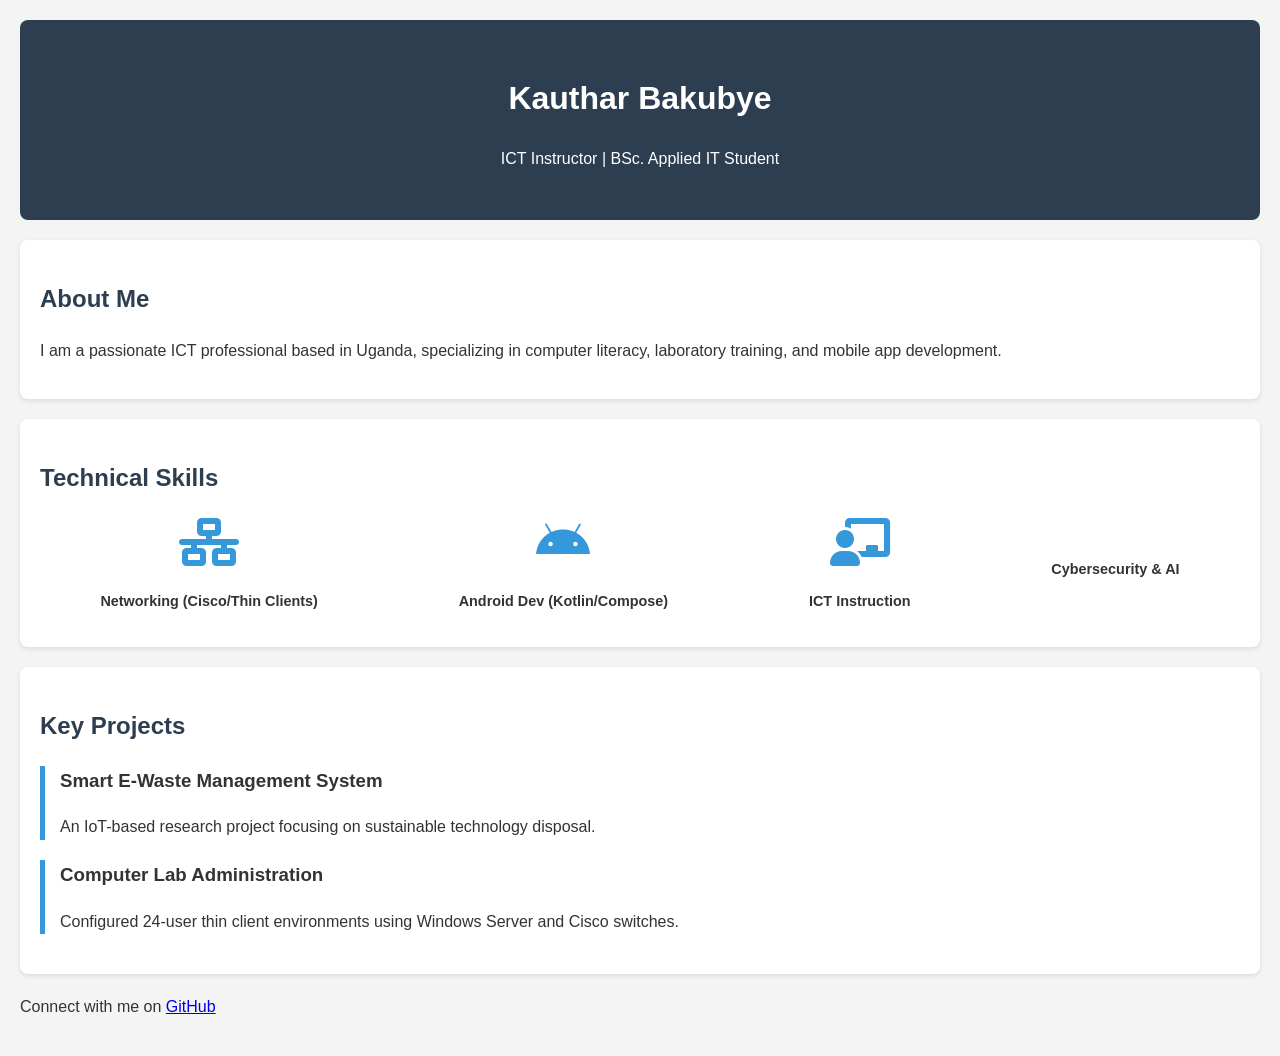
==== index.html @ 7b7d16ab "Added skills section with icons" ====
<!DOCTYPE html>
<html lang="en">
<head>
    <meta charset="UTF-8">
    <meta name="viewport" content="width=device-width, initial-scale=1.0">
    <title>Kauthar | IT Professional Portfolio</title>
    <link rel="stylesheet" href="style.css">
</head>
<body>
    <header>
        <h1>Kauthar Bakubye</h1>
        <p>ICT Instructor | BSc. Applied IT Student</p>
    </header>

    <section id="about">
        <h2>About Me</h2>
        <p>I am a passionate ICT professional based in Uganda, specializing in computer literacy, laboratory training, and mobile app development.</p>
    </section>
    <link rel="stylesheet" href="https://cdnjs.cloudflare.com/ajax/libs/font-awesome/6.0.0/css/all.min.css">

<section id="skills">
    <h2>Technical Skills</h2>
    <div class="skills-grid">
        <div class="skill-item">
            <i class="fa-solid fa-network-wired"></i>
            <p>Networking (Cisco/Thin Clients)</p>
        </div>
        <div class="skill-item">
            <i class="fa-brands fa-android"></i>
            <p>Android Dev (Kotlin/Compose)</p>
        </div>
        <div class="skill-item">
            <i class="fa-solid fa-chalkboard-user"></i>
            <p>ICT Instruction</p>
        </div>
        <div class="skill-item">
            <i class="fa-solid fa-shield-halved"></i>
            <p>Cybersecurity & AI</p>
        </div>
    </div>
</section>
    <section id="projects">
        <h2>Key Projects</h2>
        <div class="project-card">
            <h3>Smart E-Waste Management System</h3>
            <p>An IoT-based research project focusing on sustainable technology disposal.</p>
        </div>
        <div class="project-card">
            <h3>Computer Lab Administration</h3>
            <p>Configured 24-user thin client environments using Windows Server and Cisco switches.</p>
        </div>
    </section>

    <footer>
        <p>Connect with me on <a href="https://github.com/Bakubye">GitHub</a></p>
    </footer>
</body>
</html>
---- style.css ----
body {
    font-family: 'Segoe UI', Tahoma, Geneva, Verdana, sans-serif;
    line-height: 1.6;
    margin: 0;
    padding: 20px;
    background-color: #f4f4f4;
    color: #333;
}

header {
    background: #2c3e50;
    color: white;
    padding: 2rem;
    text-align: center;
    border-radius: 8px;
}

section {
    background: white;
    margin: 20px 0;
    padding: 20px;
    border-radius: 8px;
    box-shadow: 0 2px 5px rgba(0,0,0,0.1);
}

.project-card {
    border-left: 5px solid #3498db;
    padding-left: 15px;
    margin-bottom: 20px;
}

h2 { color: #2c3e50; }
.skills-grid {
    display: flex;
    justify-content: space-around;
    flex-wrap: wrap;
    text-align: center;
    gap: 20px;
}

.skill-item i {
    font-size: 3rem;
    color: #3498db;
    margin-bottom: 10px;
}

.skill-item p {
    font-weight: bold;
    font-size: 0.9rem;
}
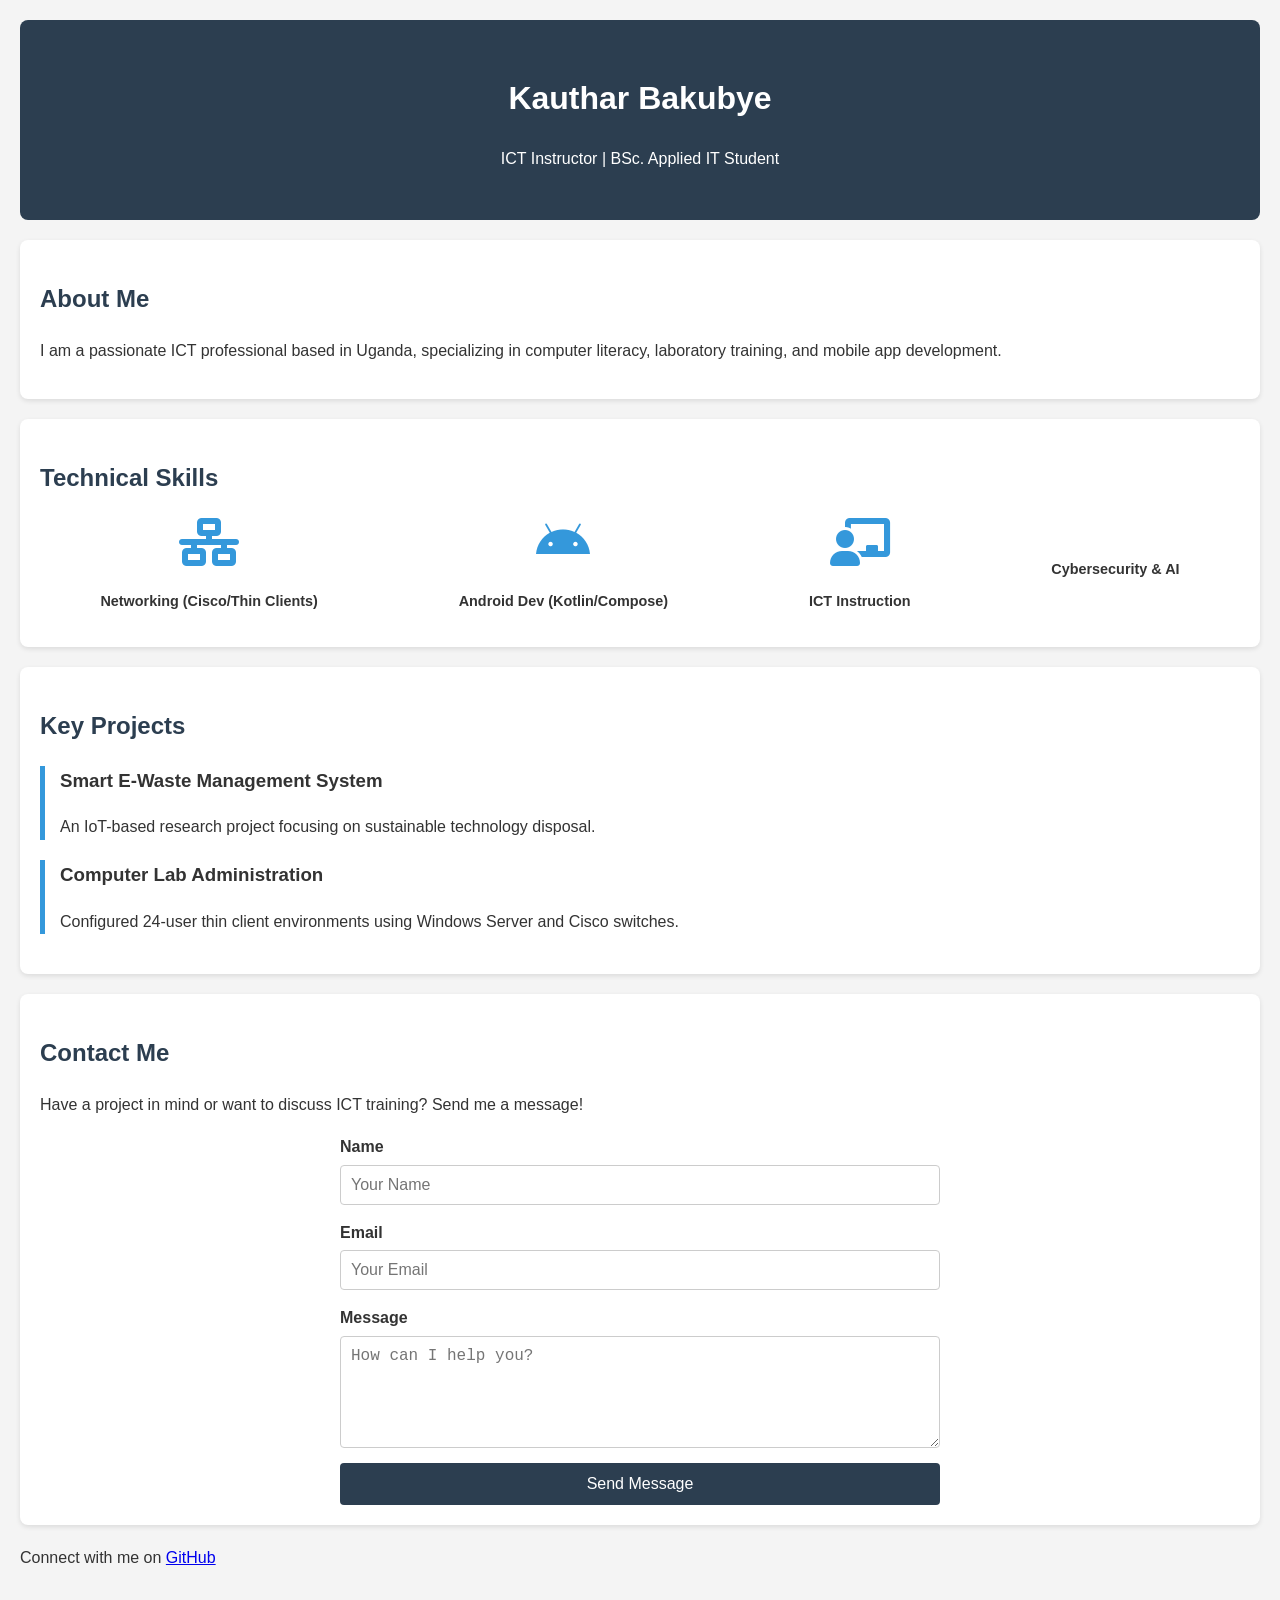
==== commit 1762d515: "Added contact form and connected to Formspree" ====
--- a/index.html
+++ b/index.html
@@ -51,6 +51,26 @@
         </div>
     </section>
 
+    <section id="contact">
+    <h2>Contact Me</h2>
+    <p>Have a project in mind or want to discuss ICT training? Send me a message!</p>
+    
+    <form action="https://formspree.io/f/myknrgvj" method="POST" class="contact-form">
+        <div class="form-group">
+            <label for="name">Name</label>
+            <input type="text" id="name" name="name" placeholder="Your Name" required>
+        </div>
+        <div class="form-group">
+            <label for="email">Email</label>
+            <input type="email" id="email" name="email" placeholder="Your Email" required>
+        </div>
+        <div class="form-group">
+            <label for="message">Message</label>
+            <textarea id="message" name="message" rows="5" placeholder="How can I help you?" required></textarea>
+        </div>
+        <button type="submit" class="btn-submit">Send Message</button>
+    </form>
+</section>
     <footer>
         <p>Connect with me on <a href="https://github.com/Bakubye">GitHub</a></p>
     </footer>
--- a/style.css
+++ b/style.css
@@ -47,4 +47,43 @@
 .skill-item p {
     font-weight: bold;
     font-size: 0.9rem;
+}
+.contact-form {
+    display: flex;
+    flex-direction: column;
+    max-width: 600px;
+    margin: 0 auto;
+}
+
+.form-group {
+    margin-bottom: 15px;
+    display: flex;
+    flex-direction: column;
+}
+
+.form-group label {
+    margin-bottom: 5px;
+    font-weight: bold;
+}
+
+input, textarea {
+    padding: 10px;
+    border: 1px solid #ccc;
+    border-radius: 4px;
+    font-size: 1rem;
+}
+
+.btn-submit {
+    background-color: #2c3e50;
+    color: white;
+    padding: 12px;
+    border: none;
+    border-radius: 4px;
+    cursor: pointer;
+    font-size: 1rem;
+    transition: background 0.3s;
+}
+
+.btn-submit:hover {
+    background-color: #34495e;
 }
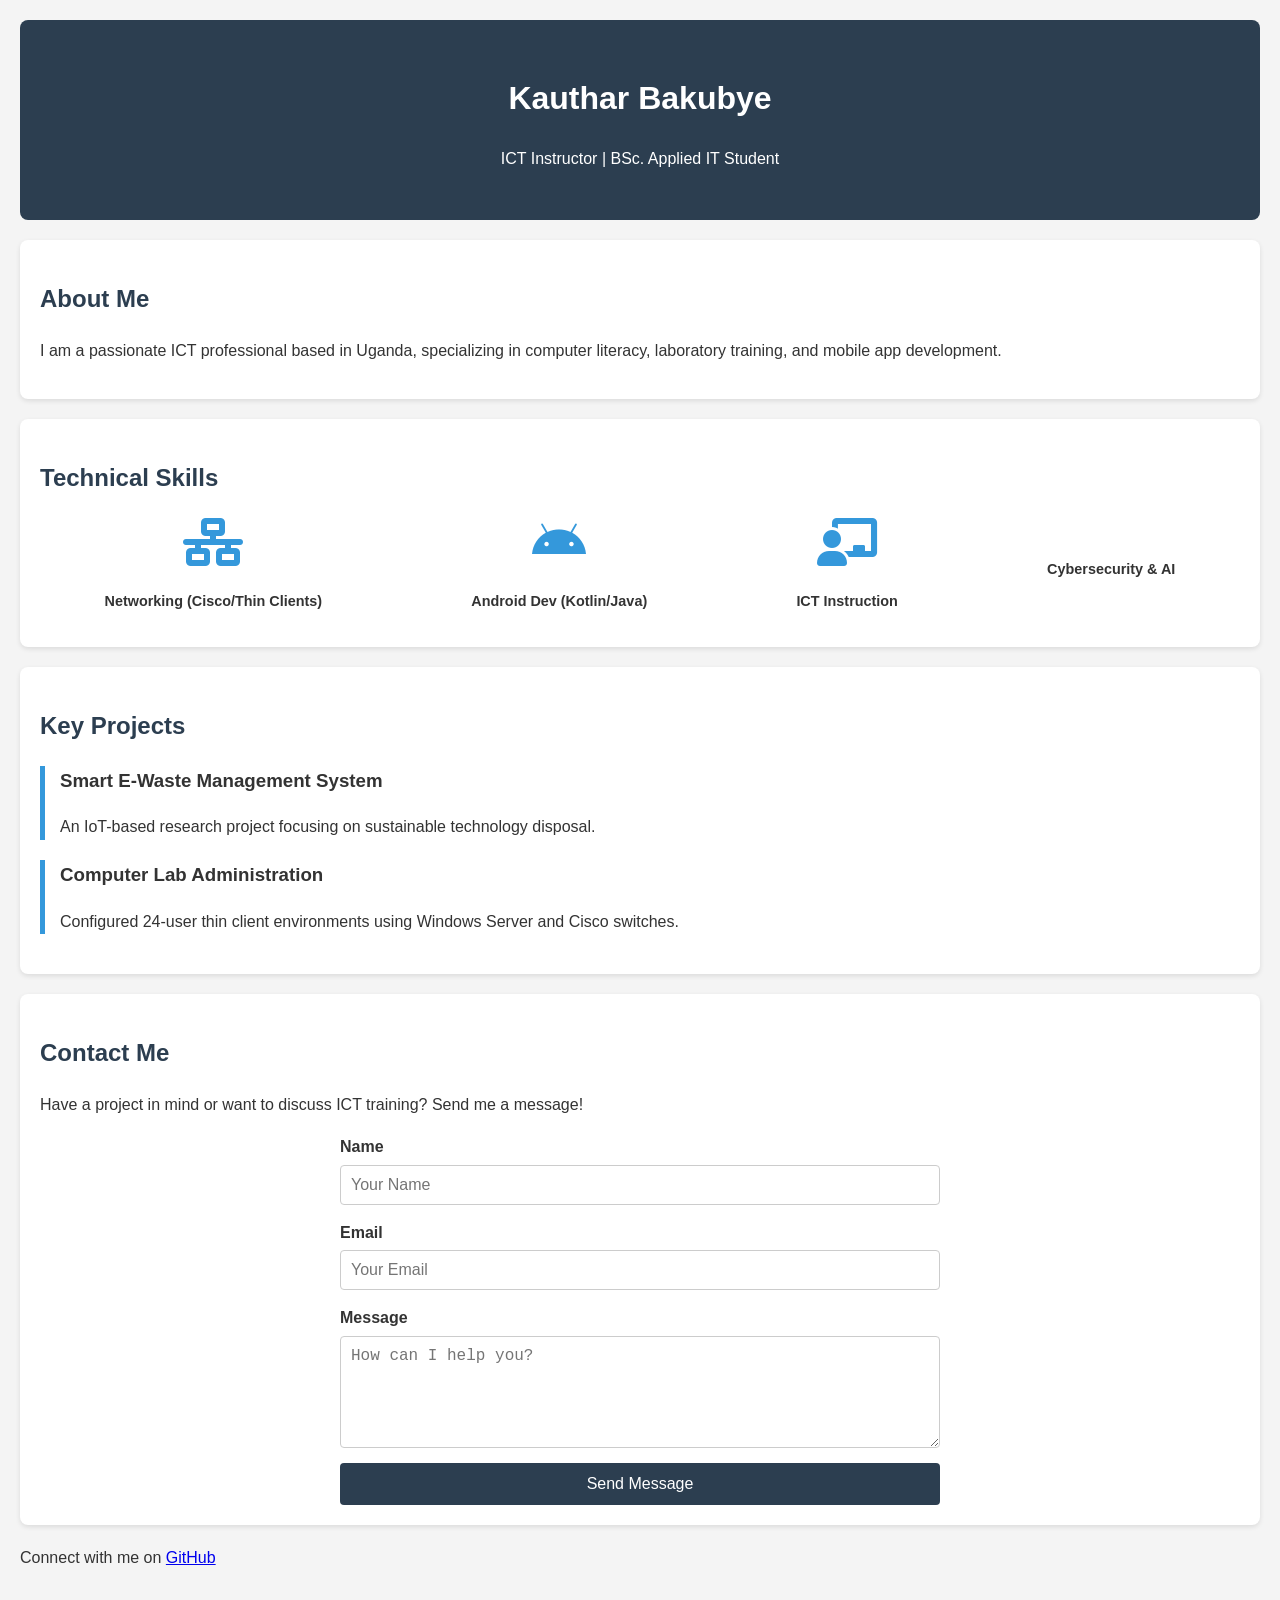
==== commit 296bdfe8: "Update index.html" ====
--- a/index.html
+++ b/index.html
@@ -27,7 +27,7 @@
         </div>
         <div class="skill-item">
             <i class="fa-brands fa-android"></i>
-            <p>Android Dev (Kotlin/Compose)</p>
+            <p>Android Dev (Kotlin/Java)</p>
         </div>
         <div class="skill-item">
             <i class="fa-solid fa-chalkboard-user"></i>
@@ -75,4 +75,4 @@
         <p>Connect with me on <a href="https://github.com/Bakubye">GitHub</a></p>
     </footer>
 </body>
-</html>+</html>
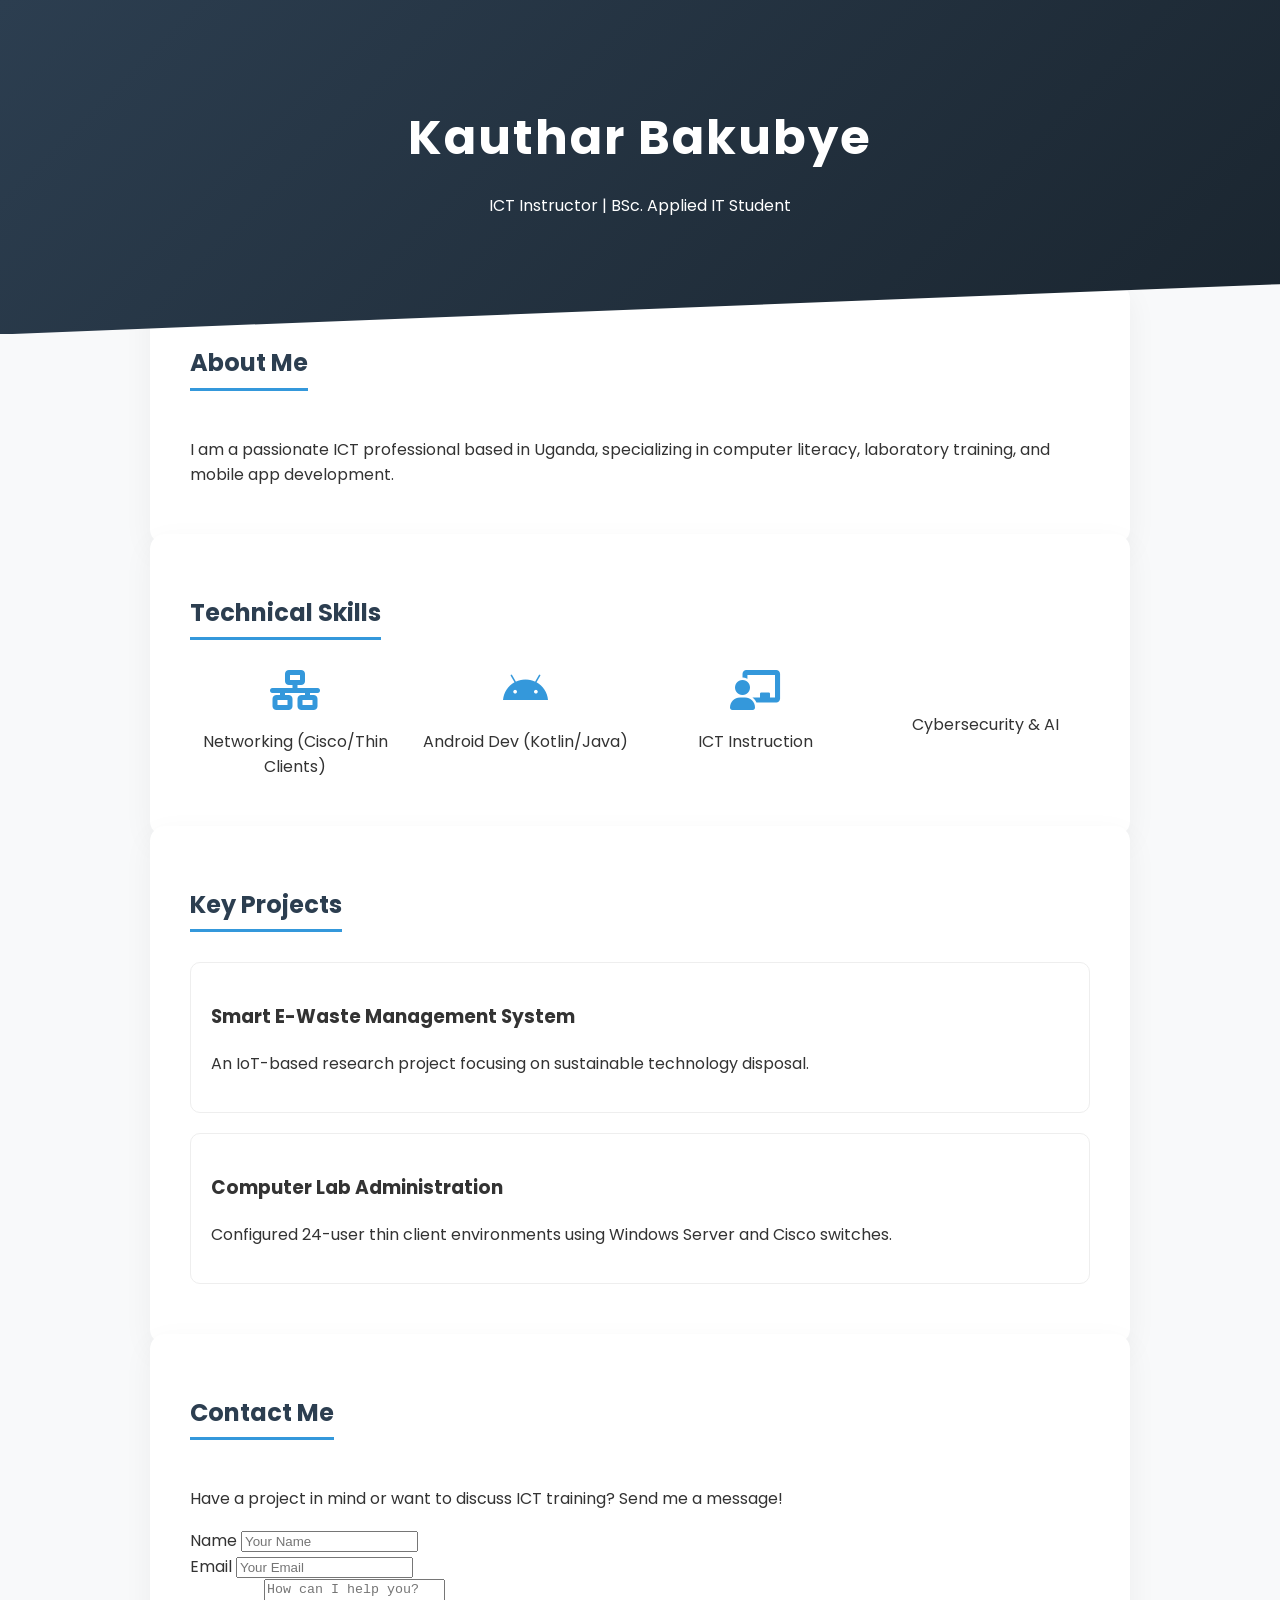
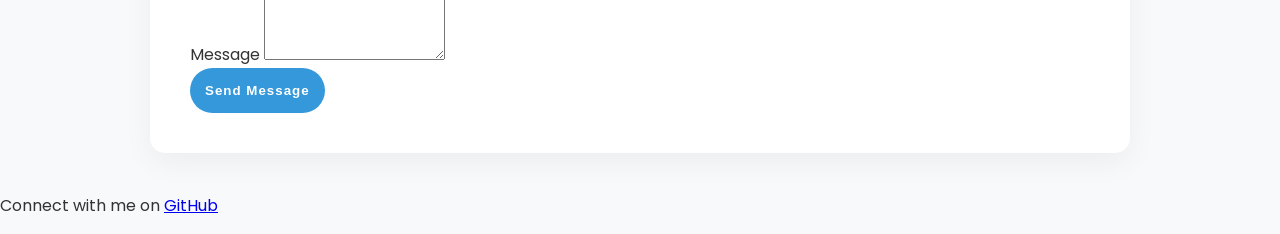
==== commit 52a11f83: "Added interactive typing effect with JavaScript" ====
--- a/index.html
+++ b/index.html
@@ -5,6 +5,7 @@
     <meta name="viewport" content="width=device-width, initial-scale=1.0">
     <title>Kauthar | IT Professional Portfolio</title>
     <link rel="stylesheet" href="style.css">
+    <link href="https://fonts.googleapis.com/css2?family=Poppins:wght@300;400;600&display=swap"rel="stylesheet">
 </head>
 <body>
     <header>
@@ -74,5 +75,6 @@
     <footer>
         <p>Connect with me on <a href="https://github.com/Bakubye">GitHub</a></p>
     </footer>
+    <script scr="script.js"></script>
 </body>
 </html>
--- a/style.css
+++ b/style.css
@@ -1,89 +1,111 @@
+:root {
+    --primary: #3498db;
+    --dark: #2c3e50;
+    --light: #ecf0f1;
+    --text: #333;
+    --white: #ffffff;
+}
+
 body {
-    font-family: 'Segoe UI', Tahoma, Geneva, Verdana, sans-serif;
+    font-family: 'Poppins', sans-serif; 
     line-height: 1.6;
     margin: 0;
-    padding: 20px;
-    background-color: #f4f4f4;
-    color: #333;
+    background-color: #f8f9fa;
+    color: var(--text);
 }
 
+/* Creative Header with Gradient */
 header {
-    background: #2c3e50;
-    color: white;
-    padding: 2rem;
+    background: linear-gradient(135deg, var(--dark) 0%, #1a252f 100%);
+    color: var(--white);
+    padding: 100px 20px;
     text-align: center;
-    border-radius: 8px;
+    clip-path: polygon(0 0, 100% 0, 100% 85%, 0 100%); 
 }
 
-section {
-    background: white;
-    margin: 20px 0;
-    padding: 20px;
-    border-radius: 8px;
-    box-shadow: 0 2px 5px rgba(0,0,0,0.1);
+header h1 {
+    font-size: 3rem;
+    margin: 0;
+    letter-spacing: 2px;
 }
 
+/* Smooth Card Design */
+section {
+    max-width: 900px;
+    margin: -50px auto 40px; /* Pulls first section up into the header slant */
+    background: var(--white);
+    padding: 40px;
+    border-radius: 15px;
+    box-shadow: 0 10px 30px rgba(0,0,0,0.05);
+}
+
+h2 {
+    color: var(--dark);
+    border-bottom: 3px solid var(--primary);
+    display: inline-block;
+    padding-bottom: 5px;
+    margin-bottom: 30px;
+}
+
+/* Interactive Project Cards */
 .project-card {
-    border-left: 5px solid #3498db;
-    padding-left: 15px;
+    background: #fff;
+    border: 1px solid #eee;
+    padding: 20px;
+    border-radius: 10px;
+    transition: transform 0.3s ease, box-shadow 0.3s ease;
     margin-bottom: 20px;
 }
 
-h2 { color: #2c3e50; }
+.project-card:hover {
+    transform: translateY(-5px);
+    box-shadow: 0 5px 15px rgba(52, 152, 219, 0.2);
+    border-color: var(--primary);
+}
+
+/* Skills Icons */
 .skills-grid {
-    display: flex;
-    justify-content: space-around;
-    flex-wrap: wrap;
+    display: grid;
+    grid-template-columns: repeat(auto-fit, minmax(150px, 1fr));
+    gap: 20px;
     text-align: center;
-    gap: 20px;
 }
 
 .skill-item i {
-    font-size: 3rem;
-    color: #3498db;
-    margin-bottom: 10px;
+    font-size: 2.5rem;
+    color: var(--primary);
+    transition: color 0.3s;
 }
 
-.skill-item p {
-    font-weight: bold;
-    font-size: 0.9rem;
-}
-.contact-form {
-    display: flex;
-    flex-direction: column;
-    max-width: 600px;
-    margin: 0 auto;
+.skill-item:hover i {
+    color: #2ecc71; /* Changes to green on hover */
 }
 
-.form-group {
-    margin-bottom: 15px;
-    display: flex;
-    flex-direction: column;
-}
-
-.form-group label {
-    margin-bottom: 5px;
+/* Modern Button */
+.btn-submit {
+    background: var(--primary);
     font-weight: bold;
-}
-
-input, textarea {
-    padding: 10px;
-    border: 1px solid #ccc;
-    border-radius: 4px;
-    font-size: 1rem;
-}
-
-.btn-submit {
-    background-color: #2c3e50;
+    letter-spacing: 1px;
+    padding: 15px;
+    border-radius: 30px; /* Rounded pill shape */
+    border: none;
     color: white;
-    padding: 12px;
-    border: none;
-    border-radius: 4px;
     cursor: pointer;
-    font-size: 1rem;
-    transition: background 0.3s;
+    transition: 0.3s;
 }
 
 .btn-submit:hover {
-    background-color: #34495e;
+    background: var(--dark);
+    transform: scale(1.02);
+}
+#typing-text {
+    border-right: 2px solid #3498db;
+    padding-right: 5px;
+    animation: blink 0.7s infinite;
+}
+
+@keyframes blink {
+    0% { border-color: transparent; }
+    50% { border-color: #3498db; }
+    100% { border-color: transparent; }
 }
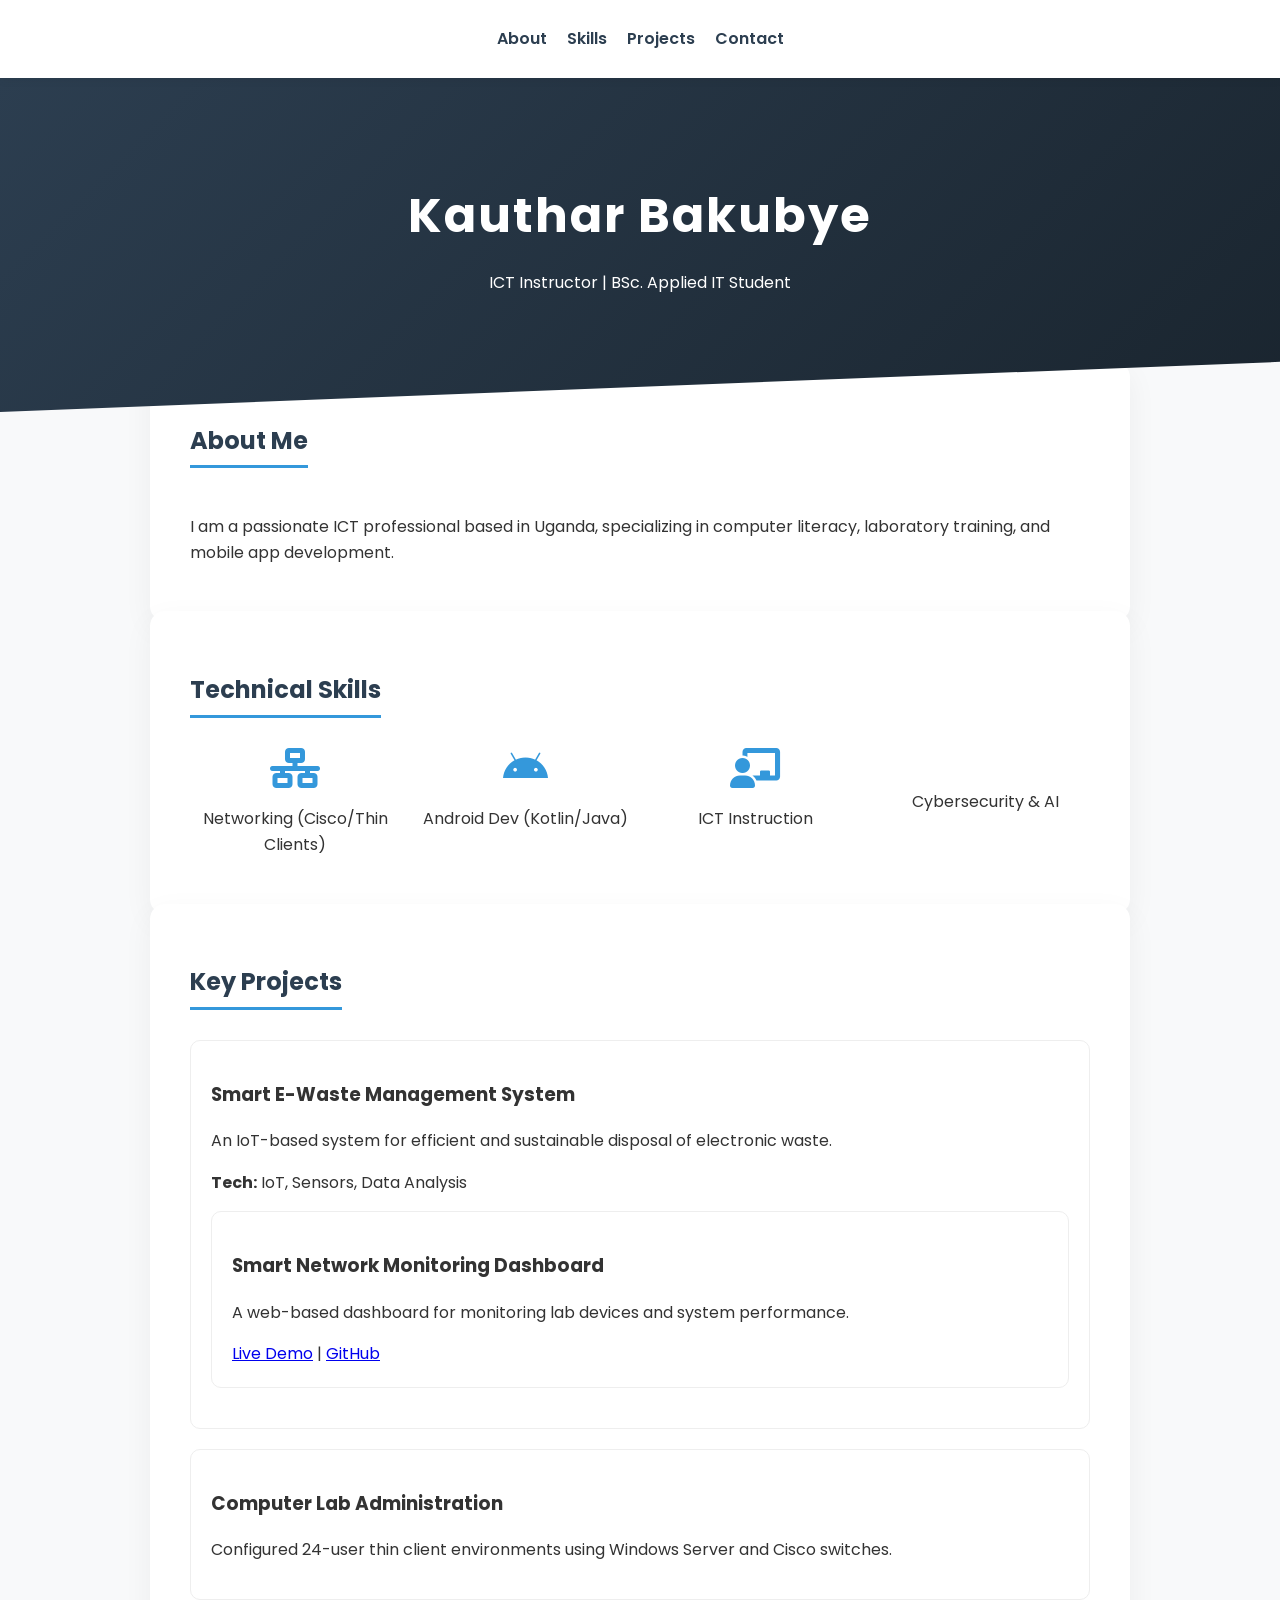
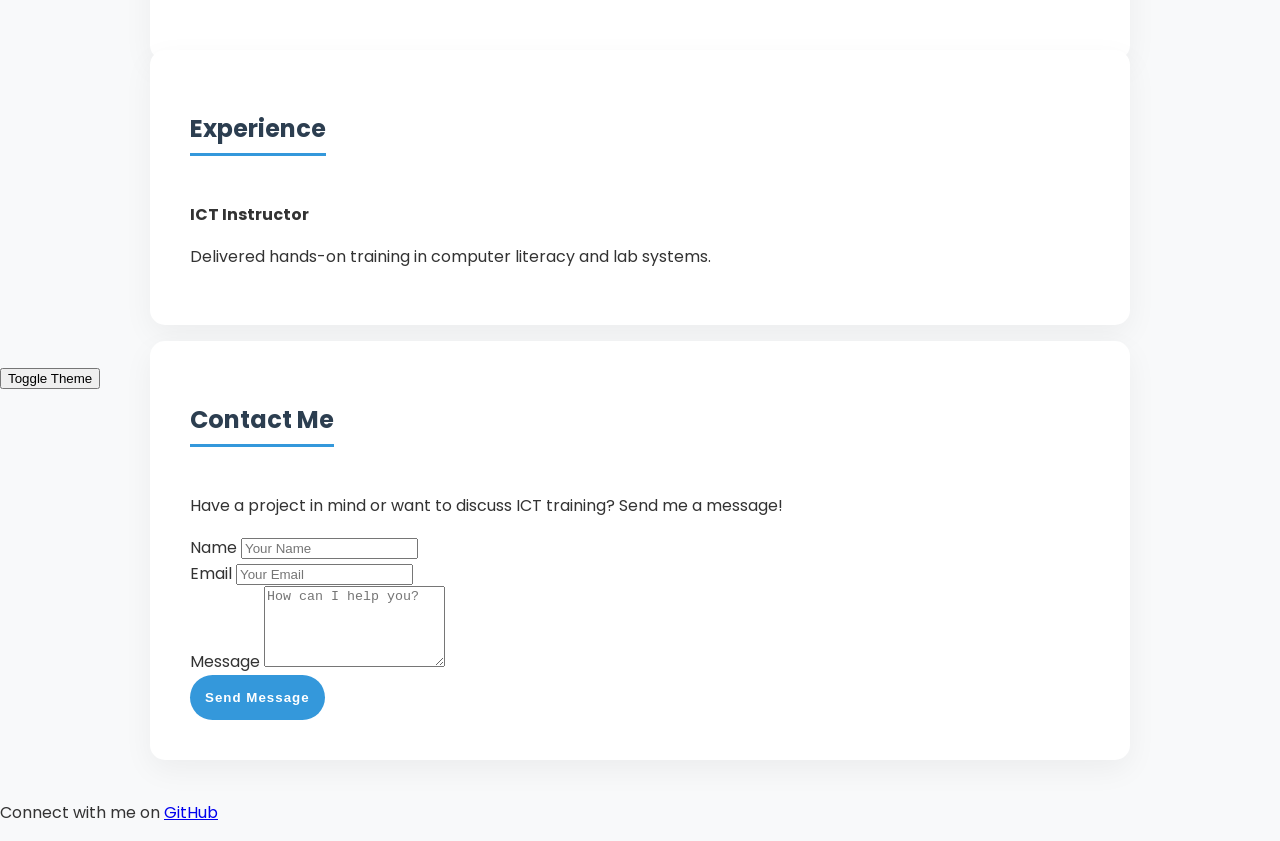
==== commit c288417a: "Refreshed portifolio design and updates" ====
--- a/index.html
+++ b/index.html
@@ -8,6 +8,14 @@
     <link href="https://fonts.googleapis.com/css2?family=Poppins:wght@300;400;600&display=swap"rel="stylesheet">
 </head>
 <body>
+    <nav>
+    <ul>
+        <li><a href="#about">About</a></li>
+        <li><a href="#skills">Skills</a></li>
+        <li><a href="#projects">Projects</a></li>
+        <li><a href="#contact">Contact</a></li>
+    </ul>
+</nav>
     <header>
         <h1>Kauthar Bakubye</h1>
         <p>ICT Instructor | BSc. Applied IT Student</p>
@@ -43,15 +51,33 @@
     <section id="projects">
         <h2>Key Projects</h2>
         <div class="project-card">
-            <h3>Smart E-Waste Management System</h3>
-            <p>An IoT-based research project focusing on sustainable technology disposal.</p>
-        </div>
+    <h3>Smart E-Waste Management System</h3>
+    <p>An IoT-based system for efficient and sustainable disposal of electronic waste.</p>
+
+    <p><strong>Tech:</strong> IoT, Sensors, Data Analysis</p>
+
+    <div class="project-card">
+    <h3>Smart Network Monitoring Dashboard</h3>
+    <p>A web-based dashboard for monitoring lab devices and system performance.</p>
+
+    <a href="network-dashboard/index.html" target="_blank">Live Demo</a> |
+    <a href="https://github.com/Bakubye" target="_blank">GitHub</a>
+</div>
+
+</div>
         <div class="project-card">
             <h3>Computer Lab Administration</h3>
             <p>Configured 24-user thin client environments using Windows Server and Cisco switches.</p>
         </div>
     </section>
 
+    <section id="experience">
+    <h2>Experience</h2>
+    <p><strong>ICT Instructor</strong></p>
+    <p>Delivered hands-on training in computer literacy and lab systems.</p>
+</section>
+
+    <button id="theme-toggle">Toggle Theme</button>
     <section id="contact">
     <h2>Contact Me</h2>
     <p>Have a project in mind or want to discuss ICT training? Send me a message!</p>
--- a/style.css
+++ b/style.css
@@ -108,4 +108,32 @@
     0% { border-color: transparent; }
     50% { border-color: #3498db; }
     100% { border-color: transparent; }
+}
+
+nav {
+    position: sticky;
+    top: 0;
+    background: white;
+    padding: 10px;
+    box-shadow: 0 2px 10px rgba(0,0,0,0.05);
+    z-index: 1000;
+}
+
+nav ul {
+    display: flex;
+    justify-content: center;
+    gap: 20px;
+    list-style: none;
+    padding: 0;
+}
+
+nav a {
+    text-decoration: none;
+    color: var(--dark);
+    font-weight: 600;
+}
+
+.dark {
+    background: #1a1a1a;
+    color: #fff;
 }
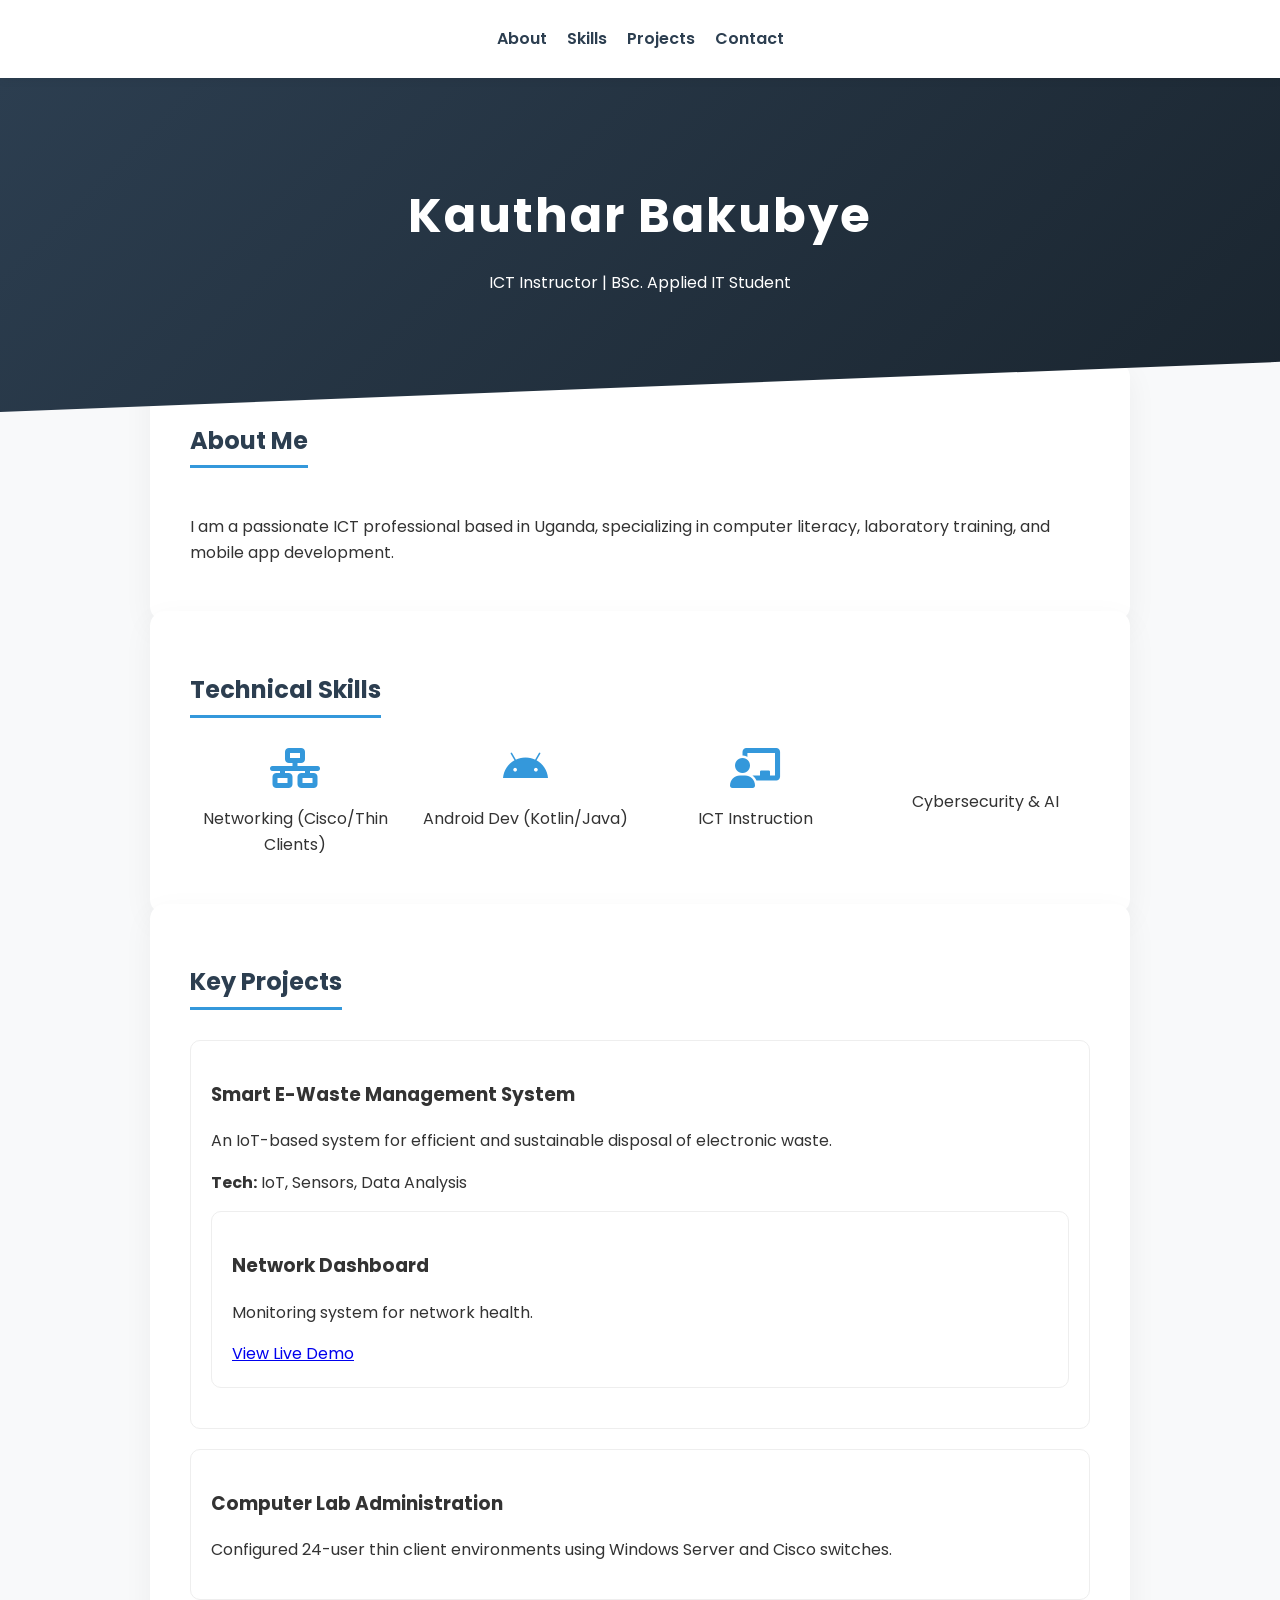
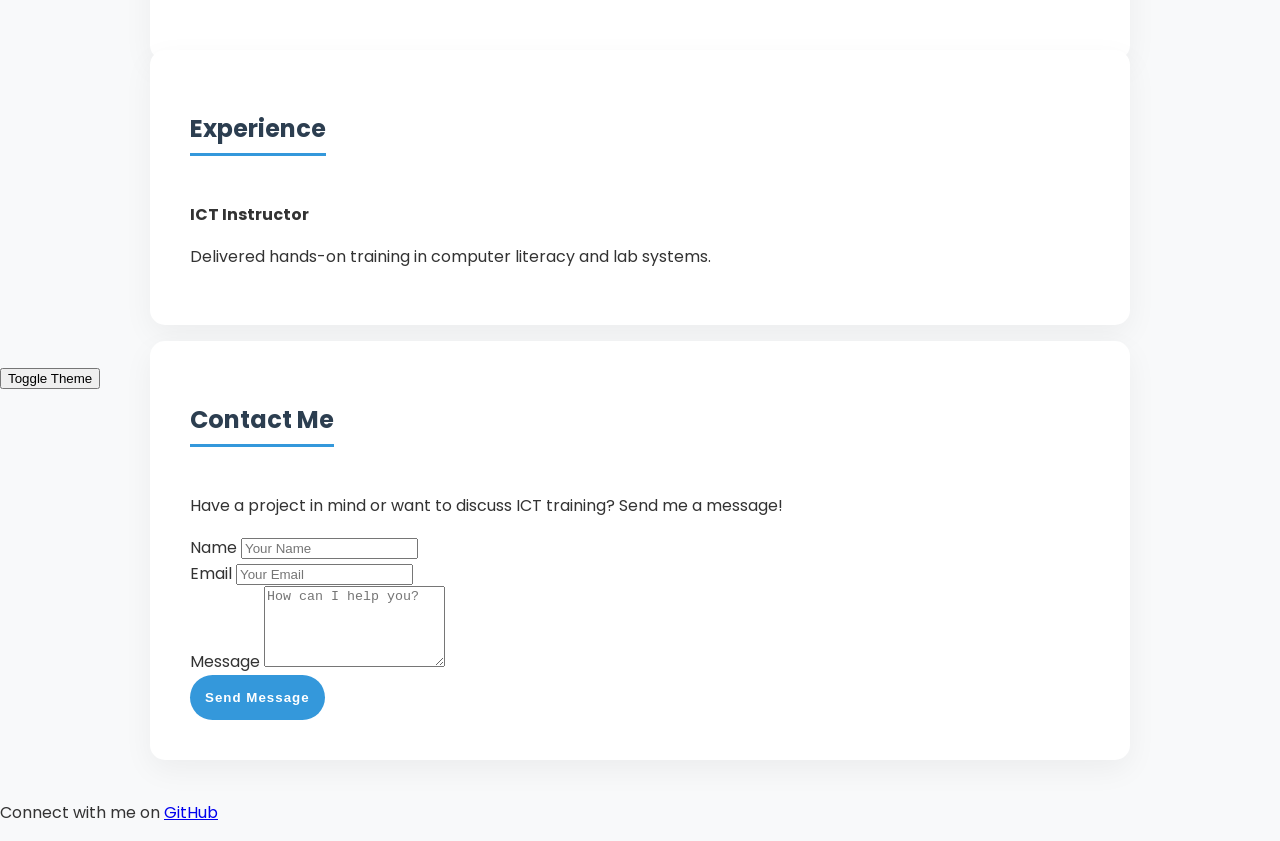
==== commit 2bf9b81c: "Full portifolio content update" ====
--- a/index.html
+++ b/index.html
@@ -56,12 +56,10 @@
 
     <p><strong>Tech:</strong> IoT, Sensors, Data Analysis</p>
 
-    <div class="project-card">
-    <h3>Smart Network Monitoring Dashboard</h3>
-    <p>A web-based dashboard for monitoring lab devices and system performance.</p>
-
-    <a href="network-dashboard/index.html" target="_blank">Live Demo</a> |
-    <a href="https://github.com/Bakubye" target="_blank">GitHub</a>
+  <div class="project-card">
+    <h3>Network Dashboard</h3>
+    <p>Monitoring system for network health.</p>
+    <a href="https://Bakubye.github.io/network-dashboard/" target="_blank">View Live Demo</a>
 </div>
 
 </div>
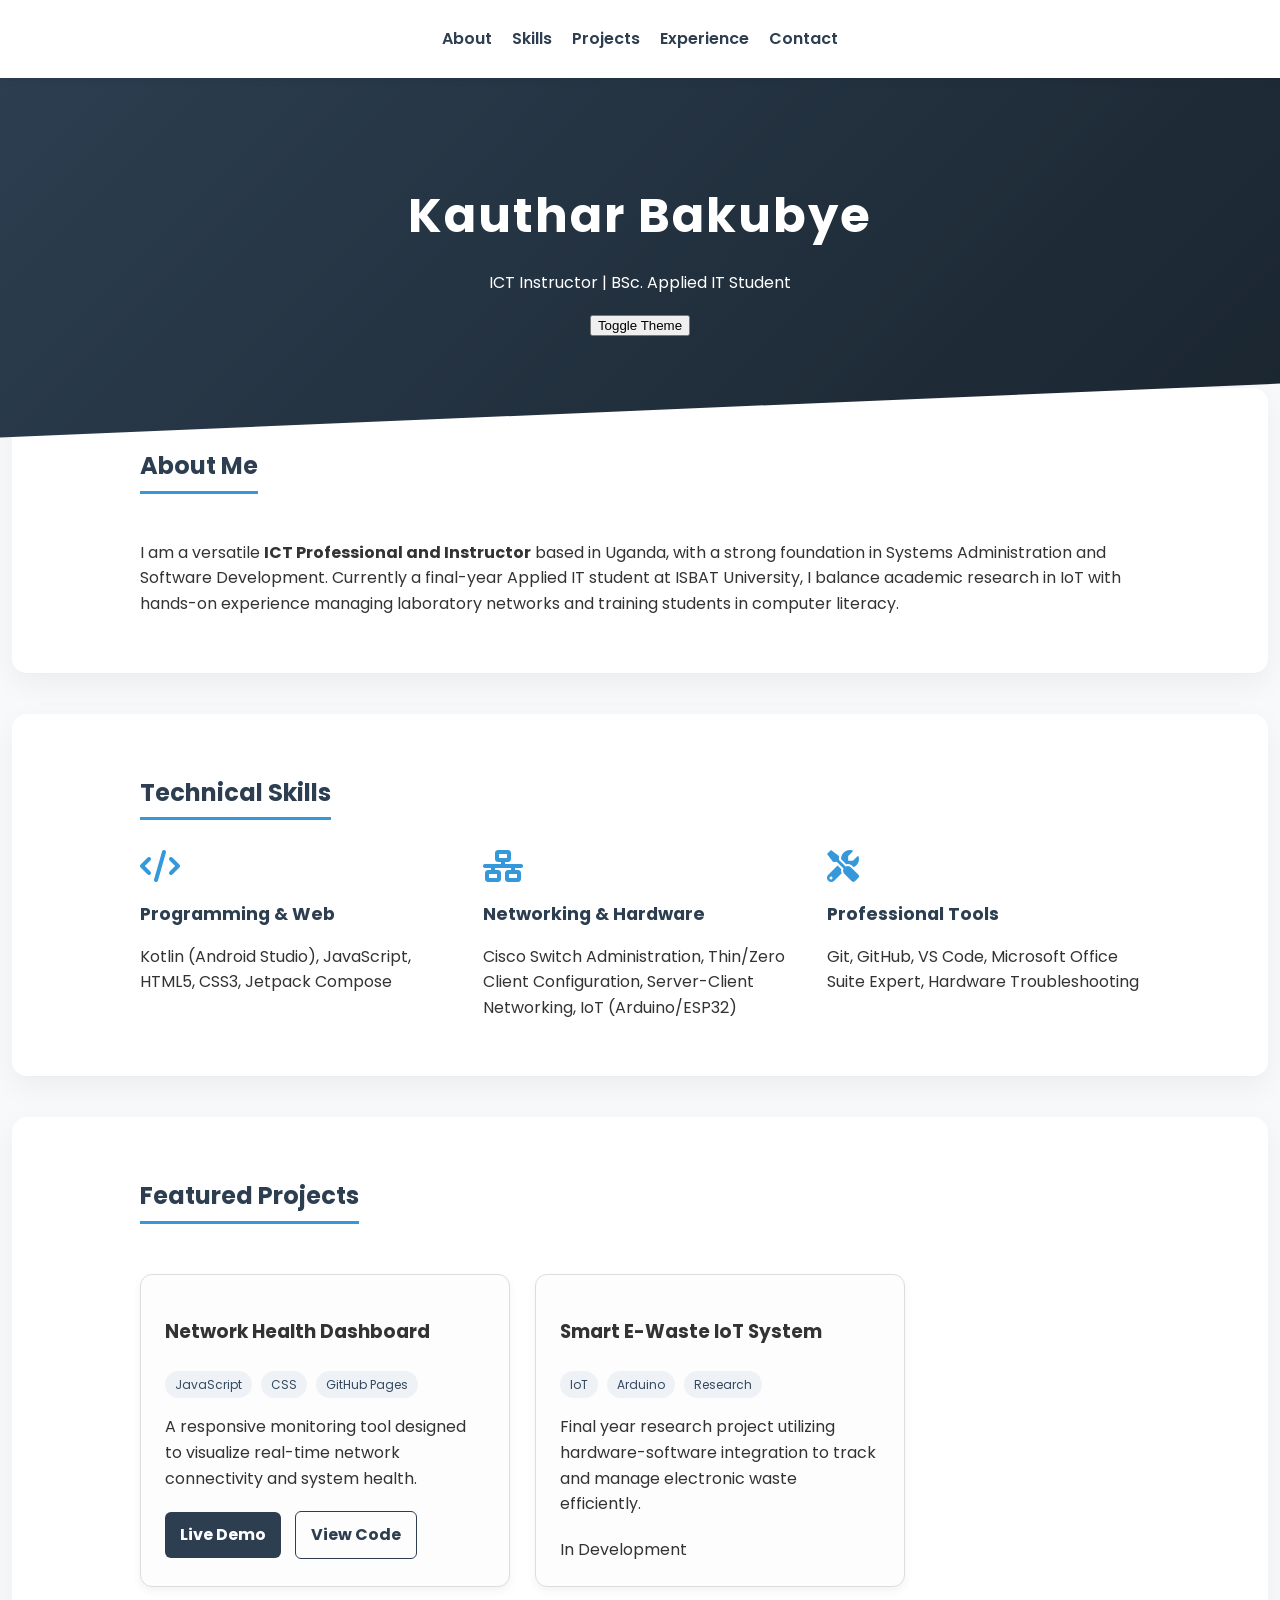
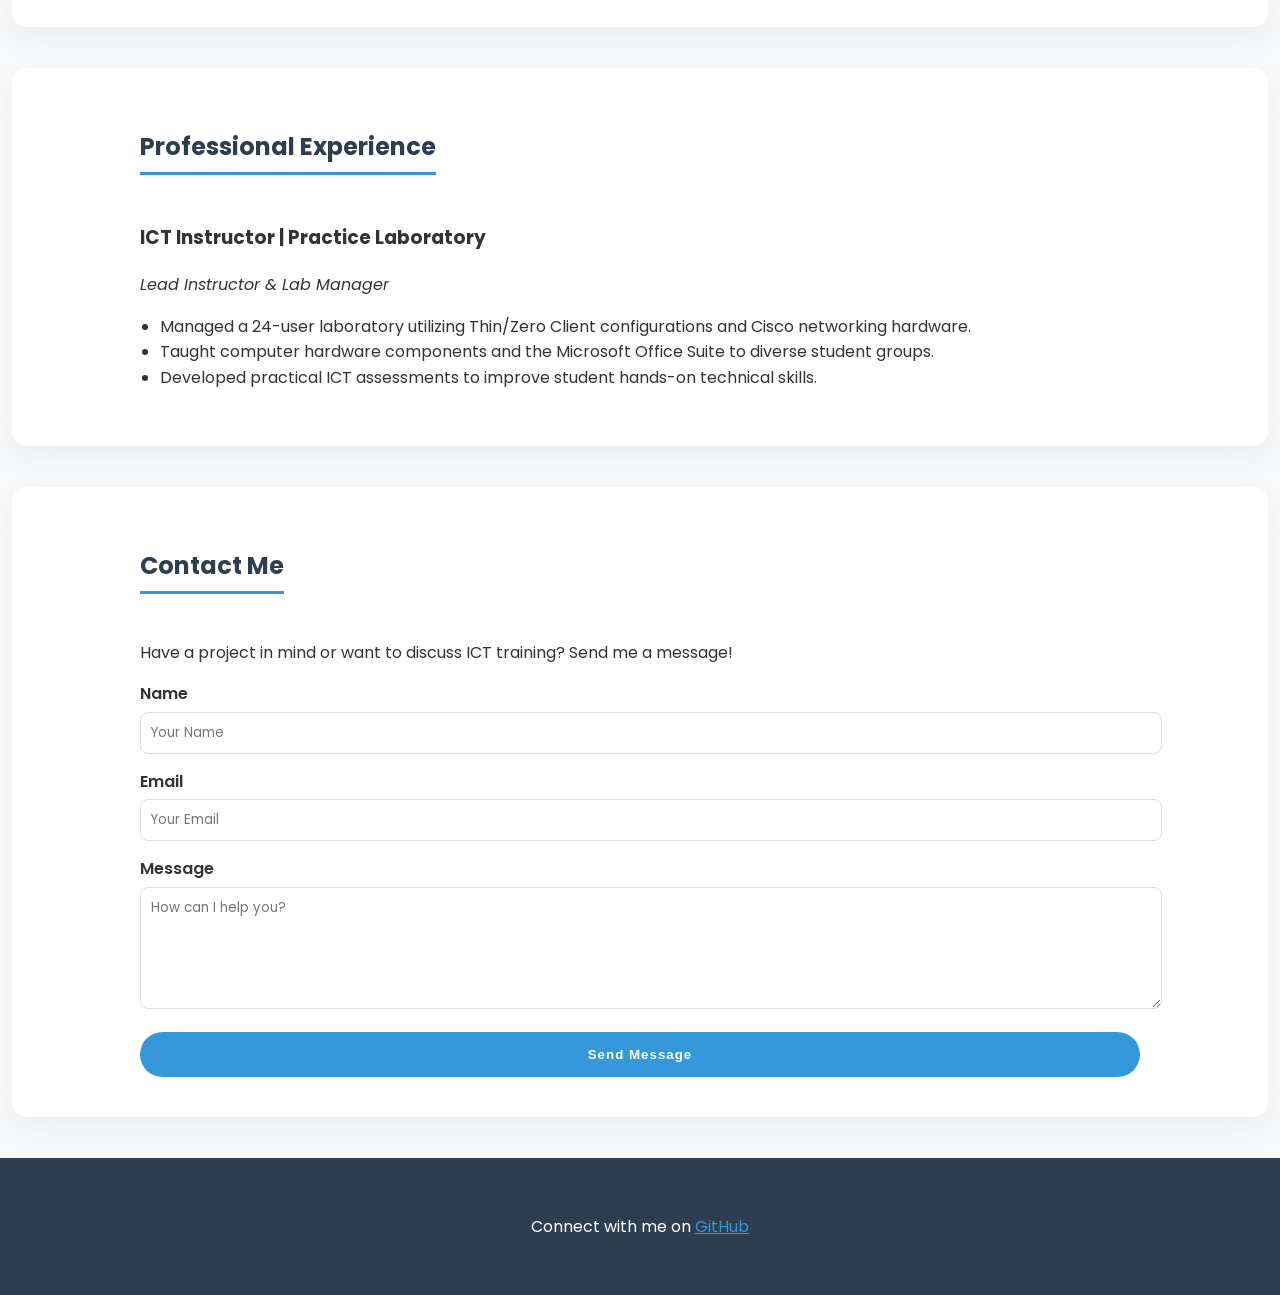
==== commit 11b291ed: "Full portifolio content update" ====
--- a/index.html
+++ b/index.html
@@ -5,100 +5,130 @@
     <meta name="viewport" content="width=device-width, initial-scale=1.0">
     <title>Kauthar | IT Professional Portfolio</title>
     <link rel="stylesheet" href="style.css">
-    <link href="https://fonts.googleapis.com/css2?family=Poppins:wght@300;400;600&display=swap"rel="stylesheet">
+    <link href="https://fonts.googleapis.com/css2?family=Poppins:wght@300;400;600&display=swap" rel="stylesheet">
+    <link rel="stylesheet" href="https://cdnjs.cloudflare.com/ajax/libs/font-awesome/6.0.0/css/all.min.css">
 </head>
 <body>
     <nav>
-    <ul>
-        <li><a href="#about">About</a></li>
-        <li><a href="#skills">Skills</a></li>
-        <li><a href="#projects">Projects</a></li>
-        <li><a href="#contact">Contact</a></li>
-    </ul>
-</nav>
+        <ul>
+            <li><a href="#about">About</a></li>
+            <li><a href="#skills">Skills</a></li>
+            <li><a href="#projects">Projects</a></li>
+            <li><a href="#experience">Experience</a></li>
+            <li><a href="#contact">Contact</a></li>
+        </ul>
+    </nav>
+
     <header>
         <h1>Kauthar Bakubye</h1>
         <p>ICT Instructor | BSc. Applied IT Student</p>
+        <button id="theme-toggle">Toggle Theme</button>
     </header>
 
-    <section id="about">
-        <h2>About Me</h2>
-        <p>I am a passionate ICT professional based in Uganda, specializing in computer literacy, laboratory training, and mobile app development.</p>
-    </section>
-    <link rel="stylesheet" href="https://cdnjs.cloudflare.com/ajax/libs/font-awesome/6.0.0/css/all.min.css">
+    <main>
+        <section id="about">
+            <h2>About Me</h2>
+            <p>
+                I am a versatile <strong>ICT Professional and Instructor</strong> based in Uganda, with a strong foundation in Systems Administration and Software Development. 
+                Currently a final-year Applied IT student at ISBAT University, I balance academic research in IoT with hands-on experience managing 
+                laboratory networks and training students in computer literacy.
+            </p>
+        </section>
 
-<section id="skills">
-    <h2>Technical Skills</h2>
-    <div class="skills-grid">
-        <div class="skill-item">
-            <i class="fa-solid fa-network-wired"></i>
-            <p>Networking (Cisco/Thin Clients)</p>
-        </div>
-        <div class="skill-item">
-            <i class="fa-brands fa-android"></i>
-            <p>Android Dev (Kotlin/Java)</p>
-        </div>
-        <div class="skill-item">
-            <i class="fa-solid fa-chalkboard-user"></i>
-            <p>ICT Instruction</p>
-        </div>
-        <div class="skill-item">
-            <i class="fa-solid fa-shield-halved"></i>
-            <p>Cybersecurity & AI</p>
-        </div>
-    </div>
-</section>
-    <section id="projects">
-        <h2>Key Projects</h2>
-        <div class="project-card">
-    <h3>Smart E-Waste Management System</h3>
-    <p>An IoT-based system for efficient and sustainable disposal of electronic waste.</p>
+        <section id="skills">
+            <h2>Technical Skills</h2>
+            <div class="skills-grid">
+                <div class="skill-category">
+                    <i class="fa-solid fa-code"></i>
+                    <h3>Programming & Web</h3>
+                    <p>Kotlin (Android Studio), JavaScript, HTML5, CSS3, Jetpack Compose</p>
+                </div>
+                <div class="skill-category">
+                    <i class="fa-solid fa-network-wired"></i>
+                    <h3>Networking & Hardware</h3>
+                    <p>Cisco Switch Administration, Thin/Zero Client Configuration, Server-Client Networking, IoT (Arduino/ESP32)</p>
+                </div>
+                <div class="skill-category">
+                    <i class="fa-solid fa-screwdriver-wrench"></i>
+                    <h3>Professional Tools</h3>
+                    <p>Git, GitHub, VS Code, Microsoft Office Suite Expert, Hardware Troubleshooting</p>
+                </div>
+            </div>
+        </section>
 
-    <p><strong>Tech:</strong> IoT, Sensors, Data Analysis</p>
+        <section id="projects">
+            <h2>Featured Projects</h2>
+            <div class="project-container">
+                
+                <div class="project-card">
+                    <h3>Network Health Dashboard</h3>
+                    <div class="tags">
+                        <span class="tech-tag">JavaScript</span>
+                        <span class="tech-tag">CSS</span>
+                        <span class="tech-tag">GitHub Pages</span>
+                    </div>
+                    <p>A responsive monitoring tool designed to visualize real-time network connectivity and system health.</p>
+                    <div class="project-links">
+                        <a href="https://Bakubye.github.io/network-dashboard/" target="_blank" class="btn primary">Live Demo</a>
+                        <a href="https://github.com/Bakubye/network-dashboard" target="_blank" class="btn secondary">View Code</a>
+                    </div>
+                </div>
 
-  <div class="project-card">
-    <h3>Network Dashboard</h3>
-    <p>Monitoring system for network health.</p>
-    <a href="https://Bakubye.github.io/network-dashboard/" target="_blank">View Live Demo</a>
-</div>
+                <div class="project-card">
+                    <h3>Smart E-Waste IoT System</h3>
+                    <div class="tags">
+                        <span class="tech-tag">IoT</span>
+                        <span class="tech-tag">Arduino</span>
+                        <span class="tech-tag">Research</span>
+                    </div>
+                    <p>Final year research project utilizing hardware-software integration to track and manage electronic waste efficiently.</p>
+                    <div class="project-links">
+                        <span class="status-label">In Development</span>
+                    </div>
+                </div>
 
-</div>
-        <div class="project-card">
-            <h3>Computer Lab Administration</h3>
-            <p>Configured 24-user thin client environments using Windows Server and Cisco switches.</p>
-        </div>
-    </section>
+            </div>
+        </section>
 
-    <section id="experience">
-    <h2>Experience</h2>
-    <p><strong>ICT Instructor</strong></p>
-    <p>Delivered hands-on training in computer literacy and lab systems.</p>
-</section>
+        <section id="experience">
+            <h2>Professional Experience</h2>
+            <div class="exp-item">
+                <h3>ICT Instructor | Practice Laboratory</h3>
+                <p><em>Lead Instructor & Lab Manager</em></p>
+                <ul>
+                    <li>Managed a 24-user laboratory utilizing Thin/Zero Client configurations and Cisco networking hardware.</li>
+                    <li>Taught computer hardware components and the Microsoft Office Suite to diverse student groups.</li>
+                    <li>Developed practical ICT assessments to improve student hands-on technical skills.</li>
+                </ul>
+            </div>
+        </section>
 
-    <button id="theme-toggle">Toggle Theme</button>
-    <section id="contact">
-    <h2>Contact Me</h2>
-    <p>Have a project in mind or want to discuss ICT training? Send me a message!</p>
-    
-    <form action="https://formspree.io/f/myknrgvj" method="POST" class="contact-form">
-        <div class="form-group">
-            <label for="name">Name</label>
-            <input type="text" id="name" name="name" placeholder="Your Name" required>
-        </div>
-        <div class="form-group">
-            <label for="email">Email</label>
-            <input type="email" id="email" name="email" placeholder="Your Email" required>
-        </div>
-        <div class="form-group">
-            <label for="message">Message</label>
-            <textarea id="message" name="message" rows="5" placeholder="How can I help you?" required></textarea>
-        </div>
-        <button type="submit" class="btn-submit">Send Message</button>
-    </form>
-</section>
+        <section id="contact">
+            <h2>Contact Me</h2>
+            <p>Have a project in mind or want to discuss ICT training? Send me a message!</p>
+            
+            <form action="https://formspree.io/f/myknrgvj" method="POST" class="contact-form">
+                <div class="form-group">
+                    <label for="name">Name</label>
+                    <input type="text" id="name" name="name" placeholder="Your Name" required>
+                </div>
+                <div class="form-group">
+                    <label for="email">Email</label>
+                    <input type="email" id="email" name="email" placeholder="Your Email" required>
+                </div>
+                <div class="form-group">
+                    <label for="message">Message</label>
+                    <textarea id="message" name="message" rows="5" placeholder="How can I help you?" required></textarea>
+                </div>
+                <button type="submit" class="btn-submit">Send Message</button>
+            </form>
+        </section>
+    </main>
+
     <footer>
         <p>Connect with me on <a href="https://github.com/Bakubye">GitHub</a></p>
     </footer>
-    <script scr="script.js"></script>
+
+    <script src="script.js"></script>
 </body>
-</html>
+</html>
--- a/style.css
+++ b/style.css
@@ -4,17 +4,44 @@
     --light: #ecf0f1;
     --text: #333;
     --white: #ffffff;
+    --bg-gray: #f8f9fa;
+    --card-border: #ddd;
 }
 
 body {
     font-family: 'Poppins', sans-serif; 
     line-height: 1.6;
     margin: 0;
-    background-color: #f8f9fa;
+    background-color: var(--bg-gray);
     color: var(--text);
-}
-
-/* Creative Header with Gradient */
+    transition: background 0.3s, color 0.3s;
+}
+
+/* --- Navigation --- */
+nav {
+    position: sticky;
+    top: 0;
+    background: var(--white);
+    padding: 10px;
+    box-shadow: 0 2px 10px rgba(0,0,0,0.05);
+    z-index: 1000;
+}
+
+nav ul {
+    display: flex;
+    justify-content: center;
+    gap: 20px;
+    list-style: none;
+    padding: 0;
+}
+
+nav a {
+    text-decoration: none;
+    color: var(--dark);
+    font-weight: 600;
+}
+
+/* --- Creative Header --- */
 header {
     background: linear-gradient(135deg, var(--dark) 0%, #1a252f 100%);
     color: var(--white);
@@ -29,14 +56,20 @@
     letter-spacing: 2px;
 }
 
-/* Smooth Card Design */
+/* --- Layout Sections --- */
 section {
-    max-width: 900px;
-    margin: -50px auto 40px; /* Pulls first section up into the header slant */
+    max-width: 1000px;
+    margin: -50px auto 40px; /* Pulls first section into header slant */
     background: var(--white);
-    padding: 40px;
+    padding: 40px 10%;
     border-radius: 15px;
     box-shadow: 0 10px 30px rgba(0,0,0,0.05);
+    border-bottom: 1px solid #eee;
+}
+
+/* Reset margin for sections that follow the first one */
+section ~ section {
+    margin-top: 20px;
 }
 
 h2 {
@@ -47,93 +80,154 @@
     margin-bottom: 30px;
 }
 
-/* Interactive Project Cards */
-.project-card {
-    background: #fff;
-    border: 1px solid #eee;
-    padding: 20px;
-    border-radius: 10px;
-    transition: transform 0.3s ease, box-shadow 0.3s ease;
-    margin-bottom: 20px;
-}
-
-.project-card:hover {
-    transform: translateY(-5px);
-    box-shadow: 0 5px 15px rgba(52, 152, 219, 0.2);
-    border-color: var(--primary);
-}
-
-/* Skills Icons */
+/* --- Skills Grid --- */
 .skills-grid {
     display: grid;
-    grid-template-columns: repeat(auto-fit, minmax(150px, 1fr));
-    gap: 20px;
-    text-align: center;
-}
-
-.skill-item i {
-    font-size: 2.5rem;
+    grid-template-columns: repeat(auto-fit, minmax(250px, 1fr));
+    gap: 30px;
+    text-align: left;
+}
+
+.skill-category i {
+    font-size: 2rem;
     color: var(--primary);
-    transition: color 0.3s;
-}
-
-.skill-item:hover i {
-    color: #2ecc71; /* Changes to green on hover */
-}
-
-/* Modern Button */
+    margin-bottom: 10px;
+    display: block;
+}
+
+.skill-category h3 {
+    font-size: 1.1rem;
+    color: var(--dark);
+    margin-bottom: 10px;
+}
+
+/* --- Project Cards --- */
+.project-container {
+    display: flex;
+    flex-wrap: wrap;
+    gap: 25px;
+    margin-top: 20px;
+}
+
+.project-card {
+    background: #fdfdfd;
+    border: 1px solid var(--card-border);
+    border-radius: 12px;
+    padding: 24px;
+    width: 100%; /* Mobile first */
+    max-width: 320px;
+    box-shadow: 0 4px 10px rgba(0,0,0,0.05);
+    transition: transform 0.3s ease, box-shadow 0.3s ease;
+}
+
+.project-card:hover {
+    transform: translateY(-8px);
+    box-shadow: 0 12px 20px rgba(52, 152, 219, 0.15);
+    border-color: var(--primary);
+}
+
+.tech-tag {
+    background: #eef2f7;
+    color: #34495e;
+    padding: 4px 10px;
+    font-size: 12px;
+    border-radius: 20px;
+    margin-right: 5px;
+    display: inline-block;
+    margin-top: 5px;
+}
+
+/* --- Buttons & Inputs --- */
+.project-links { margin-top: 20px; }
+
+.btn { 
+    text-decoration: none; 
+    padding: 10px 15px; 
+    border-radius: 6px; 
+    font-weight: bold; 
+    display: inline-block;
+    transition: 0.3s;
+}
+
+.btn.primary { background: var(--dark); color: white; margin-right: 10px; }
+.btn.secondary { border: 1px solid var(--dark); color: var(--dark); }
+.btn:hover { opacity: 0.8; transform: scale(1.05); }
+
 .btn-submit {
     background: var(--primary);
     font-weight: bold;
     letter-spacing: 1px;
-    padding: 15px;
-    border-radius: 30px; /* Rounded pill shape */
+    padding: 15px 30px;
+    border-radius: 30px;
     border: none;
     color: white;
     cursor: pointer;
     transition: 0.3s;
+    width: 100%;
 }
 
 .btn-submit:hover {
     background: var(--dark);
     transform: scale(1.02);
 }
+
+/* --- Contact Form --- */
+.form-group { margin-bottom: 15px; }
+.form-group label { display: block; margin-bottom: 5px; font-weight: 600; }
+.form-group input, .form-group textarea {
+    width: 100%;
+    padding: 10px;
+    border: 1px solid #ddd;
+    border-radius: 8px;
+    font-family: inherit;
+}
+
+/* --- Experience & Footer --- */
+.exp-item ul {
+    margin-top: 10px;
+    padding-left: 20px;
+}
+
+footer {
+    text-align: center;
+    padding: 40px;
+    background: var(--dark);
+    color: white;
+}
+
+footer a { color: var(--primary); }
+
+/* --- Typing Animation --- */
 #typing-text {
-    border-right: 2px solid #3498db;
+    border-right: 2px solid var(--primary);
     padding-right: 5px;
     animation: blink 0.7s infinite;
 }
 
 @keyframes blink {
     0% { border-color: transparent; }
-    50% { border-color: #3498db; }
+    50% { border-color: var(--primary); }
     100% { border-color: transparent; }
 }
 
-nav {
-    position: sticky;
-    top: 0;
-    background: white;
-    padding: 10px;
-    box-shadow: 0 2px 10px rgba(0,0,0,0.05);
-    z-index: 1000;
-}
-
-nav ul {
-    display: flex;
-    justify-content: center;
-    gap: 20px;
-    list-style: none;
-    padding: 0;
-}
-
-nav a {
-    text-decoration: none;
-    color: var(--dark);
-    font-weight: 600;
-}
-
-.dark {
-    background: #1a1a1a;
-    color: #fff;
-}+/* --- Dark Mode Toggle Styles --- */
+body.dark {
+    background-color: #121212;
+    color: #e0e0e0;
+}
+
+body.dark section {
+    background: #1e1e1e;
+    border-color: #333;
+    box-shadow: 0 10px 30px rgba(0,0,0,0.5);
+}
+
+body.dark .project-card {
+    background: #252525;
+    border-color: #444;
+}
+
+body.dark nav { background: #1a1a1a; }
+body.dark nav a { color: #fff; }
+body.dark h2, body.dark h3 { color: #fff; }
+body.dark .tech-tag { background: #333; color: #fff; }
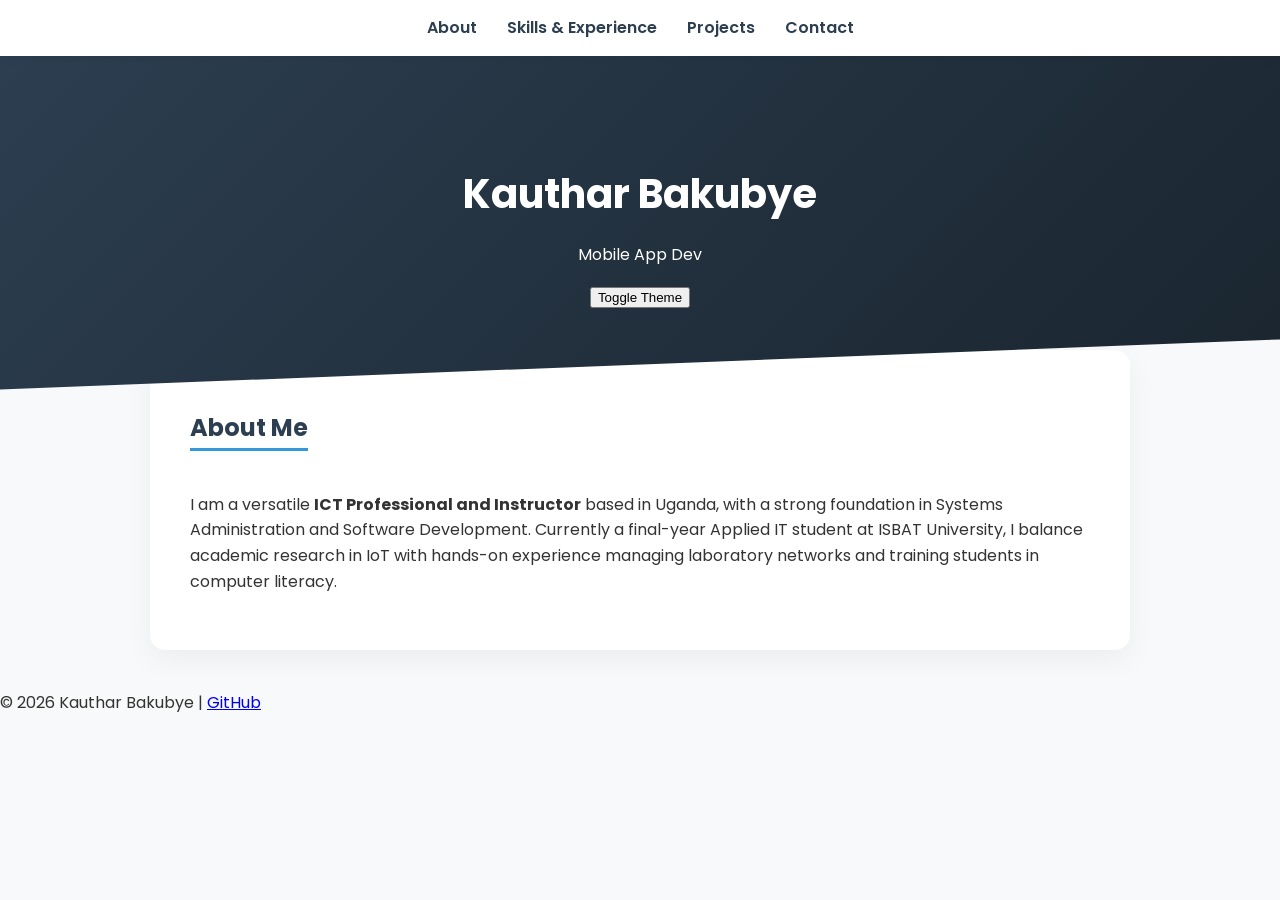
==== commit 2ec9528a: "Save my work before pulling" ====
--- a/index.html
+++ b/index.html
@@ -3,25 +3,23 @@
 <head>
     <meta charset="UTF-8">
     <meta name="viewport" content="width=device-width, initial-scale=1.0">
-    <title>Kauthar | IT Professional Portfolio</title>
+    <title>Kauthar | ICT Professional</title>
     <link rel="stylesheet" href="style.css">
     <link href="https://fonts.googleapis.com/css2?family=Poppins:wght@300;400;600&display=swap" rel="stylesheet">
-    <link rel="stylesheet" href="https://cdnjs.cloudflare.com/ajax/libs/font-awesome/6.0.0/css/all.min.css">
 </head>
 <body>
     <nav>
         <ul>
-            <li><a href="#about">About</a></li>
-            <li><a href="#skills">Skills</a></li>
-            <li><a href="#projects">Projects</a></li>
-            <li><a href="#experience">Experience</a></li>
-            <li><a href="#contact">Contact</a></li>
+            <li><a href="index.html">About</a></li>
+            <li><a href="resume.html">Skills & Experience</a></li>
+            <li><a href="projects.html">Projects</a></li>
+            <li><a href="contact.html">Contact</a></li>
         </ul>
     </nav>
 
     <header>
         <h1>Kauthar Bakubye</h1>
-        <p>ICT Instructor | BSc. Applied IT Student</p>
+        <p id="typing-text">ICT Instructor | BSc. Applied IT Student</p>
         <button id="theme-toggle">Toggle Theme</button>
     </header>
 
@@ -34,99 +32,10 @@
                 laboratory networks and training students in computer literacy.
             </p>
         </section>
-
-        <section id="skills">
-            <h2>Technical Skills</h2>
-            <div class="skills-grid">
-                <div class="skill-category">
-                    <i class="fa-solid fa-code"></i>
-                    <h3>Programming & Web</h3>
-                    <p>Kotlin (Android Studio), JavaScript, HTML5, CSS3, Jetpack Compose</p>
-                </div>
-                <div class="skill-category">
-                    <i class="fa-solid fa-network-wired"></i>
-                    <h3>Networking & Hardware</h3>
-                    <p>Cisco Switch Administration, Thin/Zero Client Configuration, Server-Client Networking, IoT (Arduino/ESP32)</p>
-                </div>
-                <div class="skill-category">
-                    <i class="fa-solid fa-screwdriver-wrench"></i>
-                    <h3>Professional Tools</h3>
-                    <p>Git, GitHub, VS Code, Microsoft Office Suite Expert, Hardware Troubleshooting</p>
-                </div>
-            </div>
-        </section>
-
-        <section id="projects">
-            <h2>Featured Projects</h2>
-            <div class="project-container">
-                
-                <div class="project-card">
-                    <h3>Network Health Dashboard</h3>
-                    <div class="tags">
-                        <span class="tech-tag">JavaScript</span>
-                        <span class="tech-tag">CSS</span>
-                        <span class="tech-tag">GitHub Pages</span>
-                    </div>
-                    <p>A responsive monitoring tool designed to visualize real-time network connectivity and system health.</p>
-                    <div class="project-links">
-                        <a href="https://Bakubye.github.io/network-dashboard/" target="_blank" class="btn primary">Live Demo</a>
-                        <a href="https://github.com/Bakubye/network-dashboard" target="_blank" class="btn secondary">View Code</a>
-                    </div>
-                </div>
-
-                <div class="project-card">
-                    <h3>Smart E-Waste IoT System</h3>
-                    <div class="tags">
-                        <span class="tech-tag">IoT</span>
-                        <span class="tech-tag">Arduino</span>
-                        <span class="tech-tag">Research</span>
-                    </div>
-                    <p>Final year research project utilizing hardware-software integration to track and manage electronic waste efficiently.</p>
-                    <div class="project-links">
-                        <span class="status-label">In Development</span>
-                    </div>
-                </div>
-
-            </div>
-        </section>
-
-        <section id="experience">
-            <h2>Professional Experience</h2>
-            <div class="exp-item">
-                <h3>ICT Instructor | Practice Laboratory</h3>
-                <p><em>Lead Instructor & Lab Manager</em></p>
-                <ul>
-                    <li>Managed a 24-user laboratory utilizing Thin/Zero Client configurations and Cisco networking hardware.</li>
-                    <li>Taught computer hardware components and the Microsoft Office Suite to diverse student groups.</li>
-                    <li>Developed practical ICT assessments to improve student hands-on technical skills.</li>
-                </ul>
-            </div>
-        </section>
-
-        <section id="contact">
-            <h2>Contact Me</h2>
-            <p>Have a project in mind or want to discuss ICT training? Send me a message!</p>
-            
-            <form action="https://formspree.io/f/myknrgvj" method="POST" class="contact-form">
-                <div class="form-group">
-                    <label for="name">Name</label>
-                    <input type="text" id="name" name="name" placeholder="Your Name" required>
-                </div>
-                <div class="form-group">
-                    <label for="email">Email</label>
-                    <input type="email" id="email" name="email" placeholder="Your Email" required>
-                </div>
-                <div class="form-group">
-                    <label for="message">Message</label>
-                    <textarea id="message" name="message" rows="5" placeholder="How can I help you?" required></textarea>
-                </div>
-                <button type="submit" class="btn-submit">Send Message</button>
-            </form>
-        </section>
     </main>
 
     <footer>
-        <p>Connect with me on <a href="https://github.com/Bakubye">GitHub</a></p>
+        <p>&copy; 2026 Kauthar Bakubye | <a href="https://github.com/Bakubye">GitHub</a></p>
     </footer>
 
     <script src="script.js"></script>
--- a/style.css
+++ b/style.css
@@ -5,24 +5,22 @@
     --text: #333;
     --white: #ffffff;
     --bg-gray: #f8f9fa;
-    --card-border: #ddd;
 }
 
 body {
-    font-family: 'Poppins', sans-serif; 
+    font-family: 'Poppins', sans-serif;
     line-height: 1.6;
     margin: 0;
     background-color: var(--bg-gray);
     color: var(--text);
-    transition: background 0.3s, color 0.3s;
 }
 
-/* --- Navigation --- */
+/* Nav */
 nav {
     position: sticky;
     top: 0;
     background: var(--white);
-    padding: 10px;
+    padding: 15px;
     box-shadow: 0 2px 10px rgba(0,0,0,0.05);
     z-index: 1000;
 }
@@ -30,204 +28,91 @@
 nav ul {
     display: flex;
     justify-content: center;
-    gap: 20px;
+    gap: 30px;
     list-style: none;
     padding: 0;
+    margin: 0;
 }
 
 nav a {
     text-decoration: none;
     color: var(--dark);
     font-weight: 600;
+    transition: 0.3s;
 }
 
-/* --- Creative Header --- */
+nav a:hover { color: var(--primary); }
+
+/* Header */
 header {
     background: linear-gradient(135deg, var(--dark) 0%, #1a252f 100%);
     color: var(--white);
-    padding: 100px 20px;
+    padding: 80px 20px;
     text-align: center;
-    clip-path: polygon(0 0, 100% 0, 100% 85%, 0 100%); 
+    clip-path: polygon(0 0, 100% 0, 100% 85%, 0 100%);
 }
 
-header h1 {
-    font-size: 3rem;
-    margin: 0;
-    letter-spacing: 2px;
+header h1 { font-size: 2.5rem; margin-bottom: 10px; }
+
+/* Sections */
+section {
+    max-width: 900px;
+    margin: -40px auto 40px;
+    background: var(--white);
+    padding: 40px;
+    border-radius: 15px;
+    box-shadow: 0 10px 30px rgba(0,0,0,0.05);
 }
 
-/* --- Layout Sections --- */
-section {
-    max-width: 1000px;
-    margin: -50px auto 40px; /* Pulls first section into header slant */
-    background: var(--white);
-    padding: 40px 10%;
-    border-radius: 15px;
-    box-shadow: 0 10px 30px rgba(0,0,0,0.05);
-    border-bottom: 1px solid #eee;
-}
-
-/* Reset margin for sections that follow the first one */
-section ~ section {
-    margin-top: 20px;
-}
+section ~ section { margin-top: 20px; }
 
 h2 {
     color: var(--dark);
     border-bottom: 3px solid var(--primary);
     display: inline-block;
-    padding-bottom: 5px;
-    margin-bottom: 30px;
+    margin-bottom: 25px;
 }
 
-/* --- Skills Grid --- */
+/* Skills */
 .skills-grid {
     display: grid;
     grid-template-columns: repeat(auto-fit, minmax(250px, 1fr));
-    gap: 30px;
-    text-align: left;
+    gap: 20px;
 }
 
-.skill-category i {
-    font-size: 2rem;
-    color: var(--primary);
-    margin-bottom: 10px;
-    display: block;
-}
+.skill-category i { font-size: 2rem; color: var(--primary); margin-bottom: 10px; }
 
-.skill-category h3 {
-    font-size: 1.1rem;
-    color: var(--dark);
-    margin-bottom: 10px;
-}
-
-/* --- Project Cards --- */
-.project-container {
-    display: flex;
-    flex-wrap: wrap;
-    gap: 25px;
-    margin-top: 20px;
-}
+/* Projects */
+.project-container { display: flex; flex-wrap: wrap; gap: 20px; }
 
 .project-card {
-    background: #fdfdfd;
-    border: 1px solid var(--card-border);
+    background: #fff;
+    border: 1px solid #eee;
+    padding: 20px;
     border-radius: 12px;
-    padding: 24px;
-    width: 100%; /* Mobile first */
-    max-width: 320px;
-    box-shadow: 0 4px 10px rgba(0,0,0,0.05);
-    transition: transform 0.3s ease, box-shadow 0.3s ease;
+    flex: 1 1 300px;
+    transition: 0.3s;
 }
 
 .project-card:hover {
-    transform: translateY(-8px);
-    box-shadow: 0 12px 20px rgba(52, 152, 219, 0.15);
-    border-color: var(--primary);
+    transform: translateY(-5px);
+    box-shadow: 0 10px 20px rgba(0,0,0,0.1);
 }
 
 .tech-tag {
-    background: #eef2f7;
-    color: #34495e;
-    padding: 4px 10px;
-    font-size: 12px;
+    background: var(--light);
+    font-size: 0.8rem;
+    padding: 3px 10px;
     border-radius: 20px;
     margin-right: 5px;
-    display: inline-block;
-    margin-top: 5px;
 }
 
-/* --- Buttons & Inputs --- */
-.project-links { margin-top: 20px; }
+/* Buttons */
+.btn { text-decoration: none; padding: 10px 20px; border-radius: 5px; font-weight: bold; }
+.btn.primary { background: var(--primary); color: white; }
 
-.btn { 
-    text-decoration: none; 
-    padding: 10px 15px; 
-    border-radius: 6px; 
-    font-weight: bold; 
-    display: inline-block;
-    transition: 0.3s;
-}
-
-.btn.primary { background: var(--dark); color: white; margin-right: 10px; }
-.btn.secondary { border: 1px solid var(--dark); color: var(--dark); }
-.btn:hover { opacity: 0.8; transform: scale(1.05); }
-
-.btn-submit {
-    background: var(--primary);
-    font-weight: bold;
-    letter-spacing: 1px;
-    padding: 15px 30px;
-    border-radius: 30px;
-    border: none;
-    color: white;
-    cursor: pointer;
-    transition: 0.3s;
-    width: 100%;
-}
-
-.btn-submit:hover {
-    background: var(--dark);
-    transform: scale(1.02);
-}
-
-/* --- Contact Form --- */
-.form-group { margin-bottom: 15px; }
-.form-group label { display: block; margin-bottom: 5px; font-weight: 600; }
-.form-group input, .form-group textarea {
-    width: 100%;
-    padding: 10px;
-    border: 1px solid #ddd;
-    border-radius: 8px;
-    font-family: inherit;
-}
-
-/* --- Experience & Footer --- */
-.exp-item ul {
-    margin-top: 10px;
-    padding-left: 20px;
-}
-
-footer {
-    text-align: center;
-    padding: 40px;
-    background: var(--dark);
-    color: white;
-}
-
-footer a { color: var(--primary); }
-
-/* --- Typing Animation --- */
-#typing-text {
-    border-right: 2px solid var(--primary);
-    padding-right: 5px;
-    animation: blink 0.7s infinite;
-}
-
-@keyframes blink {
-    0% { border-color: transparent; }
-    50% { border-color: var(--primary); }
-    100% { border-color: transparent; }
-}
-
-/* --- Dark Mode Toggle Styles --- */
-body.dark {
-    background-color: #121212;
-    color: #e0e0e0;
-}
-
-body.dark section {
-    background: #1e1e1e;
-    border-color: #333;
-    box-shadow: 0 10px 30px rgba(0,0,0,0.5);
-}
-
-body.dark .project-card {
-    background: #252525;
-    border-color: #444;
-}
-
-body.dark nav { background: #1a1a1a; }
-body.dark nav a { color: #fff; }
-body.dark h2, body.dark h3 { color: #fff; }
-body.dark .tech-tag { background: #333; color: #fff; }+/* Dark Mode Helper */
+body.dark { background: #121212; color: #eee; }
+body.dark section { background: #1e1e1e; border: none; }
+body.dark nav { background: #1e1e1e; }
+body.dark nav a { color: #fff; }
